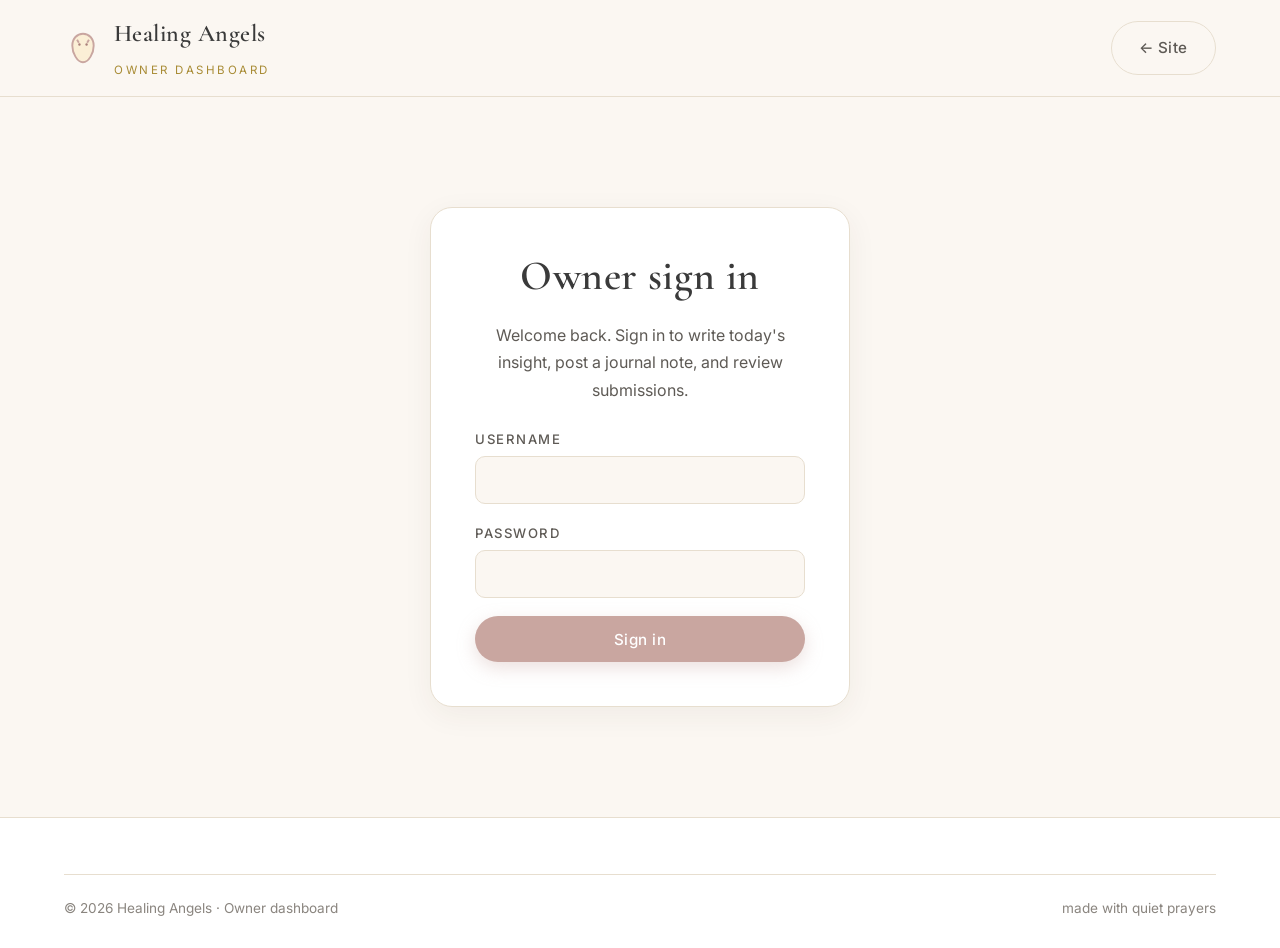
==== admin.html @ ba9361f7 "Initial commit: Healing Angels site with EN/DE/TR/FA i18n - Multi-language UI (English, German, Turk" ====
<!doctype html>
<html lang="en">
<head>
  <meta charset="utf-8">
  <meta name="viewport" content="width=device-width, initial-scale=1">
  <title>Owner · Healing Angels</title>
  <link rel="preconnect" href="https://fonts.googleapis.com">
  <link rel="preconnect" href="https://fonts.gstatic.com" crossorigin>
  <link href="https://fonts.googleapis.com/css2?family=Cormorant+Garamond:ital,wght@0,400;0,500;0,600;1,400&family=Inter:wght@400;500;600&family=Vazirmatn:wght@400;500;600&display=swap" rel="stylesheet">
  <link rel="stylesheet" href="assets/css/styles.css">
</head>
<body>

<header class="site-header">
  <div class="container">
    <a class="brand" href="index.html">
      <span class="brand-mark"><svg viewBox="0 0 32 32" xmlns="http://www.w3.org/2000/svg" width="38" height="38" aria-hidden="true"><path d="M16 4 C 11 4 7 8 7 14 c 0 6 4 14 9 14 s 9-8 9-14 c 0-6-4-10-9-10 z M 11 9 l 1.5 2.5 M 21 9 l -1.5 2.5" stroke="#C9A6A0" stroke-width="1.6" fill="#FBEFD6"/><circle cx="13" cy="13" r="1" fill="#A9807A"/><circle cx="19" cy="13" r="1" fill="#A9807A"/></svg></span>
      <span><span class="brand-name">Healing Angels</span><br><span class="brand-tag">Owner dashboard</span></span>
    </a>
    <a href="index.html" class="btn-ghost" style="margin-inline-start:auto;">← Site</a>
  </div>
</header>

<!-- LOGIN -->
<section class="admin-login" id="login-view">
  <div class="form-card">
    <h2 style="text-align:center;">Owner sign in</h2>
    <p class="muted" style="text-align:center; margin-top:0;">Welcome back. Sign in to write today's insight, post a journal note, and review submissions.</p>
    <form id="login-form" style="margin-top: 24px;">
      <div class="field"><label for="login-user">Username</label><input id="login-user" name="username" autocomplete="username" required></div>
      <div class="field"><label for="login-pass">Password</label><input id="login-pass" name="password" type="password" autocomplete="current-password" required></div>
      <div class="actions"><button type="submit" class="btn" style="width:100%;">Sign in</button></div>
      <div class="form-msg" id="login-msg"></div>
    </form>
  </div>
</section>

<!-- DASHBOARD -->
<div class="admin-shell hidden" id="dash">
  <aside class="admin-side">
    <div class="brand"><span class="brand-name">Healing Angels</span></div>
    <nav class="admin-nav" id="admin-nav">
      <a href="#insight" data-tab="insight" class="active"><svg viewBox="0 0 24 24" fill="none" stroke="currentColor" stroke-width="1.6"><circle cx="12" cy="12" r="9"/><path d="M12 7v5l3 2"/></svg> Insight</a>
      <a href="#blog" data-tab="blog"><svg viewBox="0 0 24 24" fill="none" stroke="currentColor" stroke-width="1.6"><path d="M5 4h14v16H5z"/><path d="M8 8h8M8 12h8M8 16h5"/></svg> Blog</a>
      <a href="#members" data-tab="members"><svg viewBox="0 0 24 24" fill="none" stroke="currentColor" stroke-width="1.6"><circle cx="9" cy="9" r="3"/><circle cx="17" cy="9" r="2.5"/><path d="M3 20c0-3 3-5 6-5s6 2 6 5M14 20c0-2 2-4 4-4s4 2 4 4"/></svg> Members</a>
      <a href="#listings" data-tab="listings"><svg viewBox="0 0 24 24" fill="none" stroke="currentColor" stroke-width="1.6"><path d="M4 7h16v13H4zM4 7l3-3h10l3 3"/></svg> Caycuma</a>
      <a href="#photos" data-tab="photos"><svg viewBox="0 0 24 24" fill="none" stroke="currentColor" stroke-width="1.6"><rect x="3" y="6" width="18" height="13" rx="2"/><circle cx="9" cy="12" r="2.5"/><path d="M3 16l5-3 4 4 4-3 5 4"/></svg> Photos</a>
    </nav>
    <div style="margin-top:auto; padding-top: 18px;">
      <button class="btn-ghost" id="logout-btn" style="width:100%;">Sign out</button>
    </div>
  </aside>

  <main class="admin-main">

    <!-- TAB: Insight -->
    <section class="admin-tab active" id="tab-insight">
      <h2>Insight of the Day</h2>
      <p class="muted">What visitors see on the homepage under “Insight of the Day”. Writing a new one replaces the current one immediately.</p>
      <form class="form-card" id="insight-form" style="max-width: 720px; margin-top: 20px;">
        <div class="field"><label for="i-excerpt">Phrase or excerpt from the book</label><textarea id="i-excerpt" name="excerpt" style="min-height: 110px;" placeholder="A short phrase or a line from the book that today's reflection turns on."></textarea></div>
        <div class="field"><label for="i-prayer">Short prayer / reflection</label><textarea id="i-prayer" name="prayer" style="min-height: 130px;" placeholder="A short prayer or a moment of reflection to go with today's insight."></textarea></div>
        <div class="actions"><button type="submit" class="btn">Publish today's insight</button></div>
        <div class="form-msg" id="insight-msg"></div>
      </form>
      <div style="margin-top: 32px; max-width: 720px;">
        <h3>Current insight</h3>
        <div class="insight-card" id="insight-current">
          <p class="muted">Loading the current insight…</p>
        </div>
      </div>
    </section>

    <!-- TAB: Blog -->
    <section class="admin-tab" id="tab-blog">
      <h2>Blog / Journal</h2>
      <p class="muted">Write a new journal entry. The body supports simple Markdown (headings, bold, italic, lists, links, images).</p>
      <form class="form-card" id="post-form" style="max-width: 720px; margin-top: 20px;">
        <input type="hidden" name="id" id="p-id">
        <div class="field"><label for="p-title">Title</label><input id="p-title" name="title" required></div>
        <div class="field-row">
          <div class="field"><label for="p-cover">Cover image URL (optional)</label><input id="p-cover" name="cover_url" placeholder="paste a photo URL, or upload from the Photos tab"></div>
          <div class="field"><label for="p-date">Published date</label><input id="p-date" name="published_at" type="date"></div>
        </div>
        <div class="field"><label for="p-body">Body (Markdown)</label><textarea id="p-body" name="body_md" style="min-height: 280px;" placeholder="# A quiet morning\n\nLuna curled on the windowsill..."></textarea></div>
        <div class="actions">
          <button type="submit" class="btn" id="post-save">Save post</button>
          <button type="button" class="btn-ghost" id="post-clear">Clear</button>
        </div>
        <div class="form-msg" id="post-msg"></div>
      </form>
      <h3 style="margin-top: 32px;">Existing posts</h3>
      <table class="admin-table" id="posts-table">
        <thead><tr><th>Date</th><th>Title</th><th>Actions</th></tr></thead>
        <tbody><tr><td colspan="3" class="muted">Loading…</td></tr></tbody>
      </table>
    </section>

    <!-- TAB: Members -->
    <section class="admin-tab" id="tab-members">
      <h2>Members</h2>
      <p class="muted">People who have shared their therapy story. Approve new submissions, edit, or remove.</p>
      <h3 style="margin-top: 24px;">Pending submissions</h3>
      <table class="admin-table" id="pending-table">
        <thead><tr><th>Name</th><th>Pet</th><th>Story</th><th>Submitted</th><th>Actions</th></tr></thead>
        <tbody><tr><td colspan="5" class="muted">Loading…</td></tr></tbody>
      </table>
      <h3 style="margin-top: 32px;">Approved members</h3>
      <table class="admin-table" id="members-table">
        <thead><tr><th>Name</th><th>Pet</th><th>Location</th><th>Badges</th><th>Actions</th></tr></thead>
        <tbody><tr><td colspan="5" class="muted">Loading…</td></tr></tbody>
      </table>
    </section>

    <!-- TAB: Listings (Caycuma) -->
    <section class="admin-tab" id="tab-listings">
      <h2>Friends of Caycuma</h2>
      <p class="muted">Adoption listings submitted by visitors, plus volunteer offers. Approve to publish; reject to remove.</p>
      <h3 style="margin-top: 24px;">Pending</h3>
      <table class="admin-table" id="list-pending-table">
        <thead><tr><th>Type</th><th>Title</th><th>Details</th><th>Contact</th><th>Actions</th></tr></thead>
        <tbody><tr><td colspan="5" class="muted">Loading…</td></tr></tbody>
      </table>
      <h3 style="margin-top: 32px;">Published</h3>
      <table class="admin-table" id="list-published-table">
        <thead><tr><th>Type</th><th>Title</th><th>Contact</th><th>Actions</th></tr></thead>
        <tbody><tr><td colspan="4" class="muted">Loading…</td></tr></tbody>
      </table>
    </section>

    <!-- TAB: Photos -->
    <section class="admin-tab" id="tab-photos">
      <h2>Photos</h2>
      <p class="muted">Upload a photo to R2 storage. After upload, copy the URL and paste it into a blog post cover, a member record, or a Caycuma listing.</p>
      <form class="form-card" id="photo-form" style="max-width: 560px; margin-top: 20px;">
        <div class="field"><label for="photo-file">Choose a file</label><input id="photo-file" name="file" type="file" accept="image/*" required></div>
        <div class="field"><label for="photo-alt">Description (alt text)</label><input id="photo-alt" name="alt" placeholder="a short description of the image"></div>
        <div class="actions"><button type="submit" class="btn">Upload</button></div>
        <div class="form-msg" id="photo-msg"></div>
      </form>
      <h3 style="margin-top: 32px;">Recent uploads</h3>
      <div id="photo-gallery" class="gallery" style="grid-template-columns: repeat(4, 1fr);">
        <p class="empty">Uploads will appear here.</p>
      </div>
    </section>

  </main>
</div>

<footer class="site-footer" style="margin-top: 0;">
  <div class="container">
    <div class="footer-bottom"><span>&copy; <span data-year>2026</span> Healing Angels · Owner dashboard</span><span class="faint">made with quiet prayers</span></div>
  </div>
</footer>

<script src="assets/js/app.js"></script>
<script src="assets/js/admin.js"></script>
</body>
</html>
---- assets/css/styles.css ----
/* =========================================================
   Healing Angels — main stylesheet
   Light, professional, prayerful. Cats + prayer theme.
   ========================================================= */

:root {
  --cream:        #FBF7F2;
  --cream-2:      #F4ECE0;
  --paper:        #FFFFFF;
  --rose:         #C9A6A0;
  --rose-deep:    #A9807A;
  --sage:         #8BA888;
  --sage-deep:    #6E8C6B;
  --gold:         #C8A951;
  --gold-deep:    #A88B34;
  --ink:          #3A3A3A;
  --ink-soft:     #5E5A55;
  --ink-faint:    #8A857F;
  --line:         #E7DECF;
  --shadow:       0 8px 30px rgba(60, 50, 40, 0.06);
  --shadow-lg:    0 18px 60px rgba(60, 50, 40, 0.10);
  --radius:       14px;
  --radius-lg:    22px;
  --max:          1200px;
  --serif:        "Cormorant Garamond", Georgia, "Times New Roman", serif;
  --sans:         "Inter", -apple-system, BlinkMacSystemFont, "Segoe UI", Roboto, Helvetica, Arial, sans-serif;
}

*, *::before, *::after { box-sizing: border-box; }
html { scroll-behavior: smooth; -webkit-text-size-adjust: 100%; }

body {
  margin: 0;
  font-family: var(--sans);
  font-size: 16px;
  line-height: 1.7;
  color: var(--ink);
  background: var(--cream);
  -webkit-font-smoothing: antialiased;
  text-rendering: optimizeLegibility;
}

h1, h2, h3, h4 {
  font-family: var(--serif);
  font-weight: 600;
  line-height: 1.2;
  color: var(--ink);
  margin: 0 0 .5em;
  letter-spacing: .01em;
}
h1 { font-size: clamp(2.4rem, 5vw, 3.6rem); }
h2 { font-size: clamp(1.9rem, 3.6vw, 2.6rem); }
h3 { font-size: clamp(1.3rem, 2.4vw, 1.6rem); }
p  { margin: 0 0 1em; }

a { color: var(--rose-deep); text-decoration: none; transition: color .2s; }
a:hover { color: var(--gold-deep); }

img { max-width: 100%; display: block; }

.container { max-width: var(--max); margin: 0 auto; padding: 0 24px; }

.lede {
  font-family: var(--serif);
  font-size: 1.3rem;
  font-style: italic;
  color: var(--ink-soft);
}

/* ---------- Buttons ---------- */
.btn, .btn-alt, .btn-ghost {
  display: inline-block;
  font-family: var(--sans);
  font-weight: 500;
  font-size: .95rem;
  letter-spacing: .03em;
  padding: .85em 1.8em;
  border-radius: 999px;
  border: 1px solid transparent;
  cursor: pointer;
  transition: all .2s ease;
  text-align: center;
}
.btn {
  background: var(--rose);
  color: #fff;
  box-shadow: 0 6px 18px rgba(201, 166, 160, .35);
}
.btn:hover { background: var(--rose-deep); color: #fff; transform: translateY(-1px); }
.btn-alt {
  background: var(--sage);
  color: #fff;
  box-shadow: 0 6px 18px rgba(139, 168, 136, .35);
}
.btn-alt:hover { background: var(--sage-deep); color: #fff; }
.btn-ghost {
  background: transparent;
  border-color: var(--line);
  color: var(--ink-soft);
}
.btn-ghost:hover { border-color: var(--rose); color: var(--rose-deep); }

/* ---------- Site header ---------- */
.site-header {
  position: sticky; top: 0; z-index: 50;
  background: rgba(251, 247, 242, .85);
  backdrop-filter: saturate(160%) blur(10px);
  -webkit-backdrop-filter: saturate(160%) blur(10px);
  border-bottom: 1px solid var(--line);
}
.site-header .container { display: flex; align-items: center; justify-content: space-between; gap: 18px; padding-top: 14px; padding-bottom: 14px; }
.brand { display: flex; align-items: center; gap: 12px; }
.brand-mark { width: 38px; height: 38px; flex: none; }
.brand-name { font-family: var(--serif); font-size: 1.5rem; font-weight: 600; color: var(--ink); letter-spacing: .02em; }
.brand-tag { font-size: .72rem; letter-spacing: .22em; text-transform: uppercase; color: var(--gold-deep); }

.nav { display: flex; align-items: center; gap: 6px; }
.nav a {
  color: var(--ink-soft);
  font-size: .92rem;
  font-weight: 500;
  padding: .5em .9em;
  border-radius: 999px;
  transition: background .2s, color .2s;
}
.nav a:hover { background: var(--cream-2); color: var(--ink); }
.nav a.active { color: var(--rose-deep); background: var(--paper); box-shadow: var(--shadow); }
.nav .btn { padding: .55em 1.3em; font-size: .88rem; }

.nav-toggle { display: none; background: none; border: none; cursor: pointer; padding: 8px; }
.nav-toggle span { display: block; width: 24px; height: 2px; background: var(--ink); margin: 5px 0; transition: .2s; }

/* ---------- Hero ---------- */
.hero {
  position: relative;
  padding: clamp(56px, 10vw, 110px) 0;
  overflow: hidden;
  background:
    radial-gradient(circle at 12% 18%, rgba(200,169,81,.10), transparent 45%),
    radial-gradient(circle at 88% 12%, rgba(201,166,160,.14), transparent 50%),
    linear-gradient(180deg, var(--cream) 0%, var(--cream-2) 100%);
}
.hero .container { display: grid; grid-template-columns: 1.1fr .9fr; gap: 56px; align-items: center; }
.hero-eyebrow {
  display: inline-flex; align-items: center; gap: 8px;
  font-size: .78rem; letter-spacing: .3em; text-transform: uppercase;
  color: var(--gold-deep); margin-bottom: 18px;
}
.hero-eyebrow::before, .hero-eyebrow::after { content: ""; height: 1px; width: 28px; background: var(--gold); opacity: .7; }
.hero h1 { margin-bottom: .35em; }
.hero h1 .accent { color: var(--rose-deep); font-style: italic; }
.hero p.lede { font-size: 1.3rem; max-width: 32ch; }
.hero-cta { display: flex; flex-wrap: wrap; gap: 14px; margin-top: 28px; }

.hero-visual { position: relative; }
.hero-visual .frame {
  border-radius: var(--radius-lg);
  overflow: hidden;
  background: var(--paper);
  box-shadow: var(--shadow-lg);
  aspect-ratio: 4/5;
  border: 1px solid var(--line);
}
.hero-visual .frame svg { width: 100%; height: 100%; display: block; }
.hero-badge {
  position: absolute; right: -10px; bottom: 28px;
  background: var(--paper); border: 1px solid var(--line);
  padding: 14px 18px; border-radius: var(--radius);
  box-shadow: var(--shadow-lg);
  font-family: var(--serif);
  text-align: center; line-height: 1.25;
}
.hero-badge b { display: block; font-size: 1.6rem; color: var(--rose-deep); }
.hero-badge small { font-size: .72rem; letter-spacing: .22em; text-transform: uppercase; color: var(--ink-faint); }

/* ---------- Section primitives ---------- */
section { padding: clamp(56px, 8vw, 96px) 0; }
.section-head { text-align: center; max-width: 640px; margin: 0 auto clamp(32px, 5vw, 56px); }
.section-head .eyebrow { font-size: .76rem; letter-spacing: .3em; text-transform: uppercase; color: var(--gold-deep); display: block; margin-bottom: 12px; }
.section-head h2 { margin-bottom: .35em; }
.section-head p { color: var(--ink-soft); }

.divider-angels { display: block; text-align: center; margin: 0 auto; opacity: .65; color: var(--gold); }

/* ---------- Insight of the Day ---------- */
.insight {
  background: linear-gradient(180deg, var(--cream-2) 0%, var(--cream) 100%);
}
.insight-card {
  background: var(--paper);
  border: 1px solid var(--line);
  border-radius: var(--radius-lg);
  padding: clamp(28px, 5vw, 56px);
  box-shadow: var(--shadow);
  max-width: 820px; margin: 0 auto;
  position: relative;
}
.insight-card::before {
  content: "\201C";
  font-family: var(--serif);
  font-size: 5rem;
  line-height: 1;
  color: var(--rose);
  opacity: .35;
  position: absolute; top: 10px; left: 22px;
}
.insight-excerpt {
  font-family: var(--serif);
  font-size: clamp(1.5rem, 3vw, 2rem);
  font-style: italic;
  color: var(--ink);
  text-align: center;
  line-height: 1.45;
  margin-bottom: 28px;
}
.insight-prayer { border-top: 1px dashed var(--line); padding-top: 24px; text-align: center; color: var(--ink-soft); }
.insight-prayer b { display: block; color: var(--gold-deep); font-size: .76rem; letter-spacing: .3em; text-transform: uppercase; margin-bottom: 10px; }
.insight-date { text-align: center; margin-top: 20px; font-size: .8rem; letter-spacing: .2em; text-transform: uppercase; color: var(--ink-faint); }

/* ---------- Therapy Session gallery ---------- */
.gallery { display: grid; grid-template-columns: repeat(3, 1fr); gap: 28px; }
.card {
  background: var(--paper);
  border: 1px solid var(--line);
  border-radius: var(--radius);
  overflow: hidden;
  box-shadow: var(--shadow);
  transition: transform .2s, box-shadow .2s;
  display: flex; flex-direction: column;
}
.card:hover { transform: translateY(-4px); box-shadow: var(--shadow-lg); }
.card-photo { aspect-ratio: 5/4; background: var(--cream-2); overflow: hidden; }
.card-photo img, .card-photo svg { width: 100%; height: 100%; object-fit: cover; }
.card-photo.placeholder { display: grid; place-items: center; }
.card-body { padding: 22px; flex: 1; display: flex; flex-direction: column; gap: 10px; }
.card-body h3 { margin: 0; }
.card-sub { font-size: .82rem; color: var(--ink-faint); letter-spacing: .12em; text-transform: uppercase; }
.card-text { color: var(--ink-soft); font-size: .96rem; }
.badges { display: flex; flex-wrap: wrap; gap: 6px; margin-top: 4px; }
.badge {
  font-size: .7rem; padding: .3em .8em; border-radius: 999px;
  background: var(--cream-2); color: var(--ink-soft);
  letter-spacing: .06em; text-transform: uppercase; font-weight: 500;
}
.badge.donated { background: #FBEFD6; color: var(--gold-deep); }
.badge.adopter { background: #E5EFE3; color: var(--sage-deep); }
.badge.volunteer { background: #F3E3E1; color: var(--rose-deep); }

/* ---------- Caycuma cards ---------- */
.caycuma-grid { display: grid; grid-template-columns: repeat(4, 1fr); gap: 22px; }
.caycuma-card {
  background: var(--paper); border: 1px solid var(--line); border-radius: var(--radius);
  padding: 28px 24px; text-align: left; box-shadow: var(--shadow);
  display: flex; flex-direction: column; gap: 14px;
}
.caycuma-icon { width: 46px; height: 46px; color: var(--rose-deep); }
.caycuma-card h3 { margin: 0; }
.caycuma-card p { color: var(--ink-soft); margin: 0; flex: 1; }
.caycuma-card .btn-ghost { align-self: flex-start; }

/* ---------- Blog preview ---------- */
.blog-preview { display: grid; grid-template-columns: repeat(3, 1fr); gap: 28px; }
.post-card { display: flex; flex-direction: column; }
.post-cover { aspect-ratio: 16/10; background: var(--cream-2); overflow: hidden; border-radius: var(--radius); }
.post-cover img, .post-cover svg { width: 100%; height: 100%; object-fit: cover; }
.post-card .card-body h3 { font-size: 1.25rem; }
.post-meta { font-size: .78rem; letter-spacing: .14em; text-transform: uppercase; color: var(--ink-faint); }

/* ---------- CTA banner ---------- */
.cta-banner {
  background:
    radial-gradient(circle at 20% 30%, rgba(200,169,81,.12), transparent 50%),
    radial-gradient(circle at 80% 70%, rgba(139,168,136,.14), transparent 50%),
    var(--paper);
  border: 1px solid var(--line); border-radius: var(--radius-lg);
  padding: clamp(36px, 6vw, 64px); text-align: center;
  box-shadow: var(--shadow);
}
.cta-banner h2 { margin-bottom: .5em; }
.cta-banner p { max-width: 54ch; margin: 0 auto 26px; color: var(--ink-soft); }

/* ---------- Forms ---------- */
.form-card {
  background: var(--paper); border: 1px solid var(--line); border-radius: var(--radius-lg);
  padding: clamp(28px, 5vw, 44px); box-shadow: var(--shadow);
  max-width: 640px; margin: 0 auto;
}
.field { margin-bottom: 18px; }
.field label { display: block; font-size: .82rem; letter-spacing: .12em; text-transform: uppercase; color: var(--ink-soft); margin-bottom: 6px; font-weight: 500; }
.field input, .field textarea, .field select {
  width: 100%; font-family: var(--sans); font-size: 1rem;
  padding: .8em 1em; border: 1px solid var(--line); border-radius: 10px;
  background: var(--cream); color: var(--ink); transition: border-color .2s, box-shadow .2s;
}
.field textarea { min-height: 130px; resize: vertical; }
.field input:focus, .field textarea:focus, .field select:focus {
  outline: none; border-color: var(--rose); box-shadow: 0 0 0 3px rgba(201,166,160,.18);
}
.field-row { display: grid; grid-template-columns: 1fr 1fr; gap: 16px; }
.field-row-3 { display: grid; grid-template-columns: 1fr 1fr 1fr; gap: 16px; }
.form-card .actions { display: flex; gap: 12px; margin-top: 6px; }
.form-note { font-size: .84rem; color: var(--ink-faint); margin-top: 16px; text-align: center; }
.form-msg { margin-top: 14px; padding: .8em 1em; border-radius: 10px; font-size: .92rem; display: none; }
.form-msg.ok { display: block; background: #E5EFE3; color: var(--sage-deep); border: 1px solid #C9DEC4; }
.form-msg.err { display: block; background: #F3E3E1; color: var(--rose-deep); border: 1px solid #E6CDC9; }

/* ---------- Adopt grid ---------- */
.adopt-grid { display: grid; grid-template-columns: repeat(3, 1fr); gap: 26px; }
.adopt-card { background: var(--paper); border: 1px solid var(--line); border-radius: var(--radius); overflow: hidden; box-shadow: var(--shadow); }
.adopt-photo { aspect-ratio: 4/3; background: var(--cream-2); overflow: hidden; }
.adopt-photo img, .adopt-photo svg { width: 100%; height: 100%; object-fit: cover; }
.adopt-body { padding: 20px; }
.adopt-body h3 { margin: 0 0 4px; }
.adopt-tags { display: flex; gap: 8px; margin-bottom: 10px; }
.pet-tag { font-size: .72rem; padding: .25em .7em; border-radius: 999px; background: var(--cream-2); color: var(--ink-soft); }
.pet-tag.cat { background: #F3E3E1; color: var(--rose-deep); }
.pet-tag.dog { background: #E5EFE3; color: var(--sage-deep); }

/* ---------- Footer ---------- */
.site-footer {
  background: var(--paper);
  border-top: 1px solid var(--line);
  padding: 56px 0 28px;
  margin-top: 40px;
  color: var(--ink-soft);
}
.footer-grid { display: grid; grid-template-columns: 1.4fr 1fr 1fr 1fr; gap: 40px; margin-bottom: 36px; }
.footer-grid h4 { font-family: var(--sans); font-size: .8rem; letter-spacing: .2em; text-transform: uppercase; color: var(--ink); margin-bottom: 14px; }
.footer-grid a { display: block; color: var(--ink-soft); padding: 4px 0; font-size: .94rem; }
.footer-grid a:hover { color: var(--rose-deep); }
.footer-bottom { border-top: 1px solid var(--line); padding-top: 22px; display: flex; justify-content: space-between; align-items: center; gap: 16px; font-size: .85rem; color: var(--ink-faint); }
.footer-brand { font-family: var(--serif); font-size: 1.4rem; color: var(--ink); margin-bottom: 8px; }

/* ---------- Admin ---------- */
.admin-login { min-height: 80vh; display: grid; place-items: center; padding: 40px 0; }
.admin-login .form-card { max-width: 420px; width: 100%; }
.admin-shell { display: grid; grid-template-columns: 240px 1fr; gap: 0; min-height: 100vh; }
.admin-side {
  background: var(--paper); border-right: 1px solid var(--line);
  padding: 24px 18px; display: flex; flex-direction: column; gap: 6px;
  position: sticky; top: 0; height: 100vh; overflow-y: auto;
}
.admin-side .brand { margin-bottom: 22px; }
.admin-side .brand-name { font-size: 1.2rem; }
.admin-nav a {
  display: flex; align-items: center; gap: 10px;
  padding: .6em .9em; border-radius: 10px; color: var(--ink-soft); font-size: .94rem;
}
.admin-nav a:hover { background: var(--cream-2); color: var(--ink); }
.admin-nav a.active { background: var(--rose); color: #fff; }
.admin-nav a svg { width: 18px; height: 18px; }
.admin-main { padding: 32px 40px; }
.admin-tab { display: none; }
.admin-tab.active { display: block; }
.admin-tab h2 { margin-top: 0; }
.admin-table { width: 100%; border-collapse: collapse; background: var(--paper); border-radius: var(--radius); overflow: hidden; box-shadow: var(--shadow); }
.admin-table th, .admin-table td { padding: 14px 16px; text-align: left; border-bottom: 1px solid var(--line); font-size: .92rem; }
.admin-table th { background: var(--cream-2); font-weight: 600; letter-spacing: .05em; text-transform: uppercase; font-size: .76rem; color: var(--ink-soft); }
.admin-table tr:last-child td { border-bottom: none; }
.mini-btn { font-size: .82rem; padding: .4em .9em; border-radius: 999px; border: 1px solid var(--line); background: var(--paper); color: var(--ink-soft); cursor: pointer; margin-right: 6px; }
.mini-btn.ok { background: var(--sage); color: #fff; border-color: var(--sage); }
.mini-btn.danger { background: var(--rose); color: #fff; border-color: var(--rose); }
.mini-btn:hover { opacity: .85; }
.status-pill { font-size: .72rem; padding: .3em .8em; border-radius: 999px; letter-spacing: .08em; text-transform: uppercase; font-weight: 500; }
.status-pill.pending { background: #FBEFD6; color: var(--gold-deep); }
.status-pill.approved { background: #E5EFE3; color: var(--sage-deep); }
.status-pill.rejected { background: #F3E3E1; color: var(--rose-deep); }

/* ---------- Utility ---------- */
.text-center { text-align: center; }
.muted { color: var(--ink-soft); }
.faint { color: var(--ink-faint); }
.mt-0 { margin-top: 0; }
.mb-0 { margin-bottom: 0; }
.mt-1 { margin-top: 1rem; }
.mt-2 { margin-top: 2rem; }
.hidden { display: none !important; }
.skel { background: linear-gradient(90deg, var(--cream-2) 25%, var(--paper) 37%, var(--cream-2) 63%); background-size: 400% 100%; animation: skel 1.4s ease infinite; border-radius: 10px; }
@keyframes skel { 0% { background-position: 100% 50%; } 100% { background-position: 0 50%; } }
.empty { text-align: center; color: var(--ink-faint); padding: 40px 0; font-style: italic; }
.spin { display: inline-block; width: 16px; height: 16px; border: 2px solid var(--line); border-top-color: var(--rose); border-radius: 50%; animation: spin .8s linear infinite; }
@keyframes spin { to { transform: rotate(360deg); } }

/* ---------- Blog post single ---------- */
.post-single { max-width: 760px; margin: 0 auto; }
.post-single .post-cover { aspect-ratio: 16/9; margin-bottom: 28px; }
.post-single h1 { margin-bottom: .3em; }
.post-single .post-meta { margin-bottom: 32px; }
.post-body { font-size: 1.1rem; line-height: 1.8; color: var(--ink); }
.post-body h2, .post-body h3 { margin-top: 1.6em; }
.post-body p { margin: 0 0 1.2em; }
.post-body img { border-radius: var(--radius); margin: 1.4em 0; }
.back-link { display: inline-flex; align-items: center; gap: 8px; margin-bottom: 24px; color: var(--ink-faint); font-size: .9rem; }

/* ---------- Responsive ---------- */
@media (max-width: 980px) {
  .hero .container { grid-template-columns: 1fr; gap: 36px; }
  .hero-visual { max-width: 420px; margin: 0 auto; }
  .gallery, .blog-preview, .adopt-grid { grid-template-columns: repeat(2, 1fr); }
  .caycuma-grid { grid-template-columns: repeat(2, 1fr); }
  .footer-grid { grid-template-columns: 1fr 1fr; }
}
@media (max-width: 720px) {
  .nav { display: none; position: absolute; top: 100%; left: 0; right: 0; background: var(--paper); border-bottom: 1px solid var(--line); padding: 12px; flex-direction: column; align-items: stretch; box-shadow: var(--shadow); }
  .nav.open { display: flex; }
  .nav a { padding: .8em 1em; }
  .nav-toggle { display: block; }
  .field-row, .field-row-3 { grid-template-columns: 1fr; }
  .admin-shell { grid-template-columns: 1fr; }
  .admin-side { position: static; height: auto; flex-direction: row; overflow-x: auto; border-right: none; border-bottom: 1px solid var(--line); }
  .admin-nav { display: flex; gap: 4px; }
  .admin-main { padding: 24px 20px; }
}
@media (max-width: 560px) {
  .gallery, .blog-preview, .adopt-grid, .caycuma-grid { grid-template-columns: 1fr; }
  .footer-grid { grid-template-columns: 1fr; }
  .footer-bottom { flex-direction: column; text-align: center; }
}
/* ---------- Language switcher ---------- */
.lang-switch {
  display: flex;
  align-items: center;
  gap: 4px;
  flex-shrink: 0;
  padding: 3px;
  background: var(--paper);
  border: 1px solid var(--line);
  border-radius: 999px;
  box-shadow: var(--shadow);
}
.lang-btn {
  appearance: none;
  border: none;
  background: transparent;
  cursor: pointer;
  font-family: var(--sans);
  font-size: .72rem;
  font-weight: 600;
  letter-spacing: .04em;
  color: var(--ink-faint);
  padding: .45em .7em;
  border-radius: 999px;
  transition: background .18s, color .18s, transform .15s;
  line-height: 1.2;
  display: inline-flex;
  flex-direction: column;
  align-items: center;
  gap: 1px;
  min-width: 2.6rem;
}
.lang-btn .lang-code { font-size: .7rem; letter-spacing: .08em; }
.lang-btn .lang-native {
  font-size: .58rem;
  font-weight: 500;
  letter-spacing: 0;
  opacity: .85;
  max-width: 4.2rem;
  white-space: nowrap;
  overflow: hidden;
  text-overflow: ellipsis;
}
.lang-btn:hover { color: var(--ink); background: var(--cream-2); }
.lang-btn.active {
  background: var(--rose);
  color: #fff;
  box-shadow: 0 4px 12px rgba(201, 166, 160, .35);
}
.lang-btn:focus-visible {
  outline: 2px solid var(--gold);
  outline-offset: 2px;
}

/* ---------- Site polish ---------- */
:focus-visible {
  outline: 2px solid var(--rose);
  outline-offset: 3px;
}
.skip-link {
  position: absolute;
  left: -9999px;
  top: 0;
  z-index: 100;
  background: var(--rose-deep);
  color: #fff;
  padding: .7em 1.2em;
  border-radius: 0 0 10px 0;
  font-weight: 500;
}
.skip-link:focus { left: 0; }

/* Subtle page fade-in */
body { animation: pageIn .45s ease both; }
@keyframes pageIn {
  from { opacity: 0; }
  to { opacity: 1; }
}

/* Hero accent underline */
.hero h1 .accent {
  background: linear-gradient(transparent 62%, rgba(201,166,160,.28) 62%);
  padding: 0 .05em;
}

/* Card photo soft zoom on hover */
.card-photo img { transition: transform .45s ease; }
.card:hover .card-photo img { transform: scale(1.04); }

/* Section breathing room on long pages */
.section-soft {
  background: linear-gradient(180deg, var(--cream) 0%, var(--cream-2) 100%);
}

/* ---------- RTL (Persian) ---------- */
html.lang-rtl body {
  font-family: "Vazirmatn", "Tahoma", "Segoe UI", var(--sans);
}
html.lang-rtl h1,
html.lang-rtl h2,
html.lang-rtl h3,
html.lang-rtl h4,
html.lang-rtl .brand-name,
html.lang-rtl .lede,
html.lang-rtl .insight-excerpt,
html.lang-rtl .footer-brand,
html.lang-rtl .hero-badge b {
  font-family: "Vazirmatn", "Tahoma", Georgia, serif;
  letter-spacing: 0;
}
html.lang-rtl .brand-tag,
html.lang-rtl .hero-eyebrow,
html.lang-rtl .section-head .eyebrow,
html.lang-rtl .card-sub,
html.lang-rtl .post-meta,
html.lang-rtl .field label,
html.lang-rtl .badge {
  letter-spacing: .06em;
}
html.lang-rtl .insight-card::before {
  left: auto;
  right: 22px;
}
html.lang-rtl .hero-badge {
  right: auto;
  left: -10px;
}
html.lang-rtl .caycuma-card,
html.lang-rtl .form-card,
html.lang-rtl .field label {
  text-align: right;
}
html.lang-rtl .caycuma-card .btn-ghost { align-self: flex-end; }
html.lang-rtl .back-link { flex-direction: row-reverse; }

/* Header layout with lang switcher */
.site-header .container {
  flex-wrap: wrap;
  row-gap: 10px;
}
.site-header .header-actions {
  display: flex;
  align-items: center;
  gap: 12px;
  margin-inline-start: auto;
}

@media (max-width: 980px) {
  .lang-btn .lang-native { display: none; }
  .lang-btn { min-width: 2.2rem; padding: .5em .55em; }
}
@media (max-width: 720px) {
  .lang-switch {
    order: 3;
    width: 100%;
    justify-content: center;
    margin-top: 4px;
  }
  .site-header .container { justify-content: space-between; }
  .nav-toggle { order: 2; }
  .nav { order: 4; }
  .nav.open { display: flex; }
  html.lang-rtl .nav { text-align: right; }
}

/* Donate two-col on club */
.donate-grid {
  display: grid;
  grid-template-columns: 1fr 1fr;
  gap: 48px;
  align-items: center;
}
@media (max-width: 720px) {
  .donate-grid { grid-template-columns: 1fr; gap: 28px; }
}
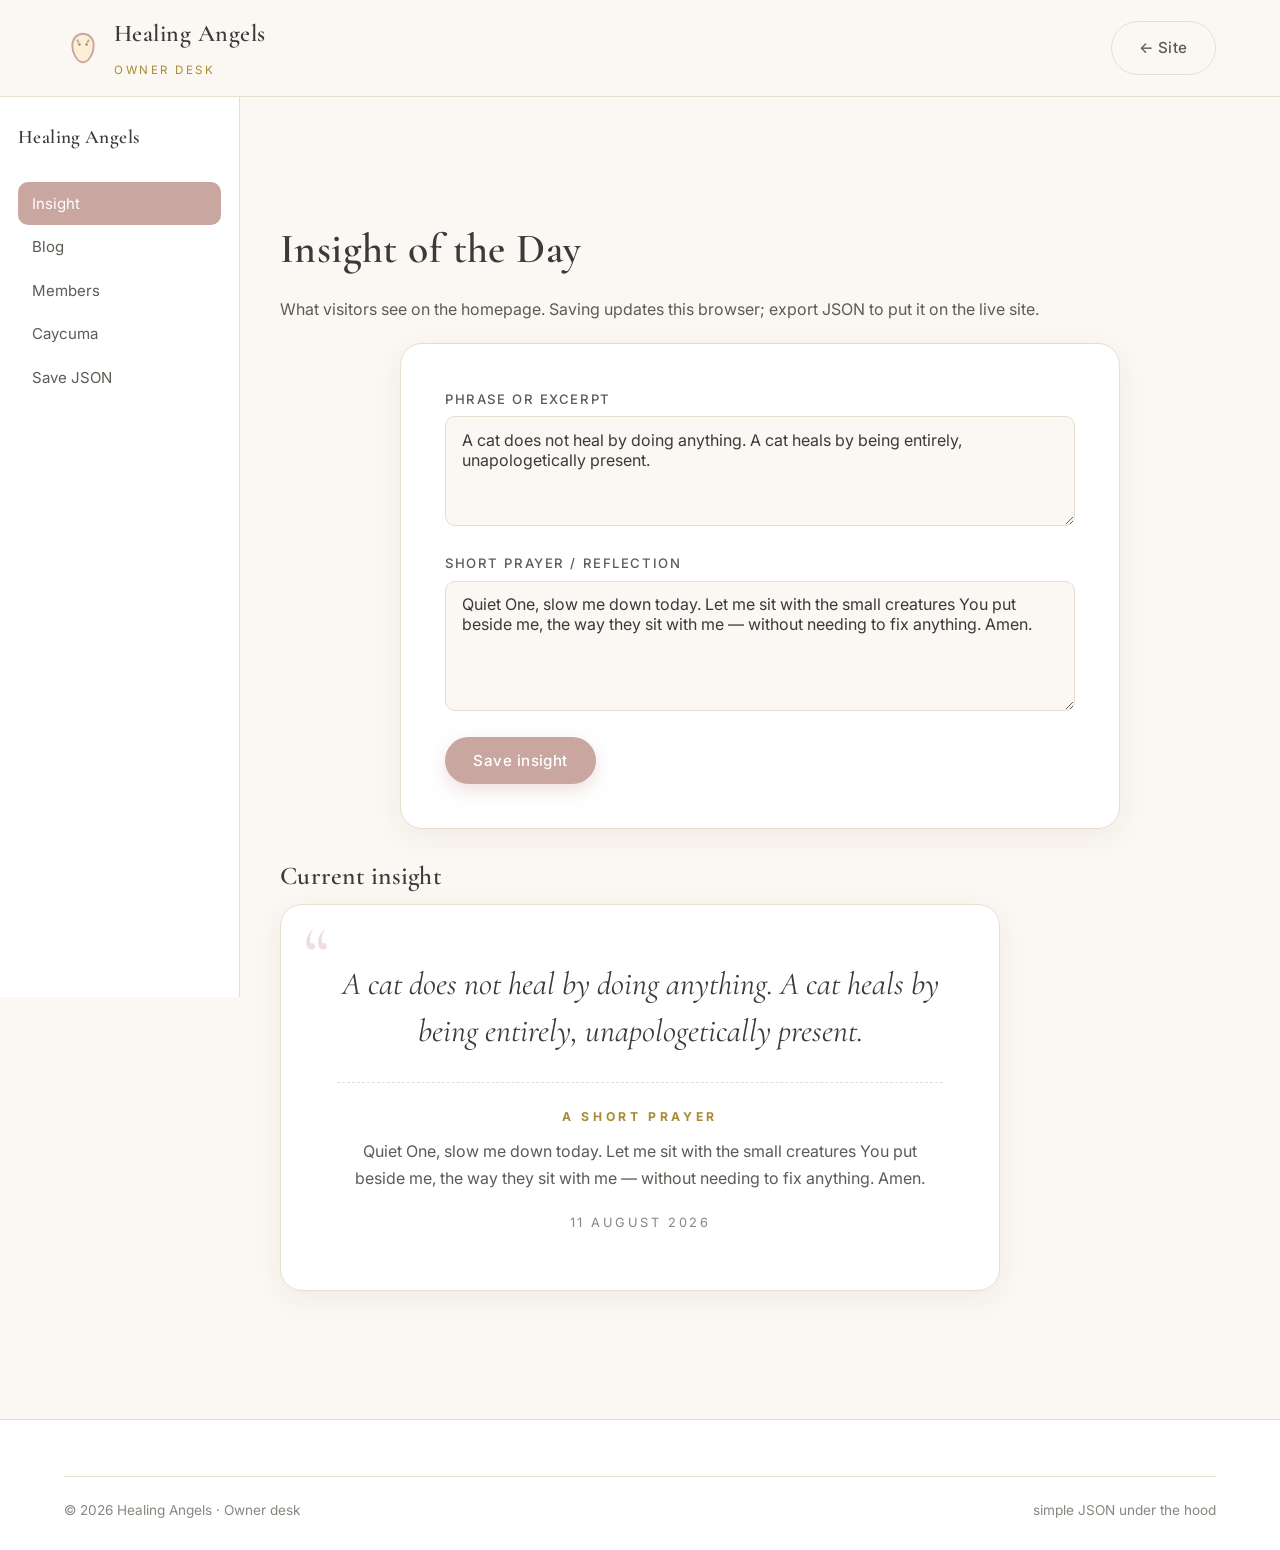
==== commit 8db6345b: "Simplify to static JSON site — no database or worker Drop Cloudflare Worker, D1, R2, and auth. Conte" ====
--- a/admin.html
+++ b/admin.html
@@ -6,7 +6,7 @@
   <title>Owner · Healing Angels</title>
   <link rel="preconnect" href="https://fonts.googleapis.com">
   <link rel="preconnect" href="https://fonts.gstatic.com" crossorigin>
-  <link href="https://fonts.googleapis.com/css2?family=Cormorant+Garamond:ital,wght@0,400;0,500;0,600;1,400&family=Inter:wght@400;500;600&family=Vazirmatn:wght@400;500;600&display=swap" rel="stylesheet">
+  <link href="https://fonts.googleapis.com/css2?family=Cormorant+Garamond:ital,wght@0,400;0,500;0,600;1,400&family=Inter:wght@400;500;600&display=swap" rel="stylesheet">
   <link rel="stylesheet" href="assets/css/styles.css">
 </head>
 <body>
@@ -15,74 +15,54 @@
   <div class="container">
     <a class="brand" href="index.html">
       <span class="brand-mark"><svg viewBox="0 0 32 32" xmlns="http://www.w3.org/2000/svg" width="38" height="38" aria-hidden="true"><path d="M16 4 C 11 4 7 8 7 14 c 0 6 4 14 9 14 s 9-8 9-14 c 0-6-4-10-9-10 z M 11 9 l 1.5 2.5 M 21 9 l -1.5 2.5" stroke="#C9A6A0" stroke-width="1.6" fill="#FBEFD6"/><circle cx="13" cy="13" r="1" fill="#A9807A"/><circle cx="19" cy="13" r="1" fill="#A9807A"/></svg></span>
-      <span><span class="brand-name">Healing Angels</span><br><span class="brand-tag">Owner dashboard</span></span>
+      <span><span class="brand-name">Healing Angels</span><br><span class="brand-tag">Owner desk</span></span>
     </a>
     <a href="index.html" class="btn-ghost" style="margin-inline-start:auto;">← Site</a>
   </div>
 </header>
 
-<!-- LOGIN -->
-<section class="admin-login" id="login-view">
-  <div class="form-card">
-    <h2 style="text-align:center;">Owner sign in</h2>
-    <p class="muted" style="text-align:center; margin-top:0;">Welcome back. Sign in to write today's insight, post a journal note, and review submissions.</p>
-    <form id="login-form" style="margin-top: 24px;">
-      <div class="field"><label for="login-user">Username</label><input id="login-user" name="username" autocomplete="username" required></div>
-      <div class="field"><label for="login-pass">Password</label><input id="login-pass" name="password" type="password" autocomplete="current-password" required></div>
-      <div class="actions"><button type="submit" class="btn" style="width:100%;">Sign in</button></div>
-      <div class="form-msg" id="login-msg"></div>
-    </form>
-  </div>
-</section>
-
-<!-- DASHBOARD -->
-<div class="admin-shell hidden" id="dash">
+<div class="admin-shell" id="dash">
   <aside class="admin-side">
     <div class="brand"><span class="brand-name">Healing Angels</span></div>
     <nav class="admin-nav" id="admin-nav">
-      <a href="#insight" data-tab="insight" class="active"><svg viewBox="0 0 24 24" fill="none" stroke="currentColor" stroke-width="1.6"><circle cx="12" cy="12" r="9"/><path d="M12 7v5l3 2"/></svg> Insight</a>
-      <a href="#blog" data-tab="blog"><svg viewBox="0 0 24 24" fill="none" stroke="currentColor" stroke-width="1.6"><path d="M5 4h14v16H5z"/><path d="M8 8h8M8 12h8M8 16h5"/></svg> Blog</a>
-      <a href="#members" data-tab="members"><svg viewBox="0 0 24 24" fill="none" stroke="currentColor" stroke-width="1.6"><circle cx="9" cy="9" r="3"/><circle cx="17" cy="9" r="2.5"/><path d="M3 20c0-3 3-5 6-5s6 2 6 5M14 20c0-2 2-4 4-4s4 2 4 4"/></svg> Members</a>
-      <a href="#listings" data-tab="listings"><svg viewBox="0 0 24 24" fill="none" stroke="currentColor" stroke-width="1.6"><path d="M4 7h16v13H4zM4 7l3-3h10l3 3"/></svg> Caycuma</a>
-      <a href="#photos" data-tab="photos"><svg viewBox="0 0 24 24" fill="none" stroke="currentColor" stroke-width="1.6"><rect x="3" y="6" width="18" height="13" rx="2"/><circle cx="9" cy="12" r="2.5"/><path d="M3 16l5-3 4 4 4-3 5 4"/></svg> Photos</a>
+      <a href="#insight" data-tab="insight" class="active">Insight</a>
+      <a href="#blog" data-tab="blog">Blog</a>
+      <a href="#members" data-tab="members">Members</a>
+      <a href="#listings" data-tab="listings">Caycuma</a>
+      <a href="#export" data-tab="export">Save JSON</a>
     </nav>
-    <div style="margin-top:auto; padding-top: 18px;">
-      <button class="btn-ghost" id="logout-btn" style="width:100%;">Sign out</button>
-    </div>
   </aside>
 
   <main class="admin-main">
 
-    <!-- TAB: Insight -->
     <section class="admin-tab active" id="tab-insight">
       <h2>Insight of the Day</h2>
-      <p class="muted">What visitors see on the homepage under “Insight of the Day”. Writing a new one replaces the current one immediately.</p>
+      <p class="muted">What visitors see on the homepage. Saving updates this browser; export JSON to put it on the live site.</p>
       <form class="form-card" id="insight-form" style="max-width: 720px; margin-top: 20px;">
-        <div class="field"><label for="i-excerpt">Phrase or excerpt from the book</label><textarea id="i-excerpt" name="excerpt" style="min-height: 110px;" placeholder="A short phrase or a line from the book that today's reflection turns on."></textarea></div>
-        <div class="field"><label for="i-prayer">Short prayer / reflection</label><textarea id="i-prayer" name="prayer" style="min-height: 130px;" placeholder="A short prayer or a moment of reflection to go with today's insight."></textarea></div>
-        <div class="actions"><button type="submit" class="btn">Publish today's insight</button></div>
+        <div class="field"><label for="i-excerpt">Phrase or excerpt</label><textarea id="i-excerpt" name="excerpt" style="min-height: 110px;" placeholder="A short phrase from the book."></textarea></div>
+        <div class="field"><label for="i-prayer">Short prayer / reflection</label><textarea id="i-prayer" name="prayer" style="min-height: 130px;" placeholder="A short prayer to go with today's insight."></textarea></div>
+        <div class="actions"><button type="submit" class="btn">Save insight</button></div>
         <div class="form-msg" id="insight-msg"></div>
       </form>
       <div style="margin-top: 32px; max-width: 720px;">
         <h3>Current insight</h3>
         <div class="insight-card" id="insight-current">
-          <p class="muted">Loading the current insight…</p>
+          <p class="muted">Loading…</p>
         </div>
       </div>
     </section>
 
-    <!-- TAB: Blog -->
     <section class="admin-tab" id="tab-blog">
       <h2>Blog / Journal</h2>
-      <p class="muted">Write a new journal entry. The body supports simple Markdown (headings, bold, italic, lists, links, images).</p>
+      <p class="muted">Write a journal entry. Body supports simple Markdown (headings, bold, lists, links).</p>
       <form class="form-card" id="post-form" style="max-width: 720px; margin-top: 20px;">
         <input type="hidden" name="id" id="p-id">
         <div class="field"><label for="p-title">Title</label><input id="p-title" name="title" required></div>
         <div class="field-row">
-          <div class="field"><label for="p-cover">Cover image URL (optional)</label><input id="p-cover" name="cover_url" placeholder="paste a photo URL, or upload from the Photos tab"></div>
+          <div class="field"><label for="p-cover">Cover image URL (optional)</label><input id="p-cover" name="cover_url" placeholder="https://…"></div>
           <div class="field"><label for="p-date">Published date</label><input id="p-date" name="published_at" type="date"></div>
         </div>
-        <div class="field"><label for="p-body">Body (Markdown)</label><textarea id="p-body" name="body_md" style="min-height: 280px;" placeholder="# A quiet morning\n\nLuna curled on the windowsill..."></textarea></div>
+        <div class="field"><label for="p-body">Body (Markdown)</label><textarea id="p-body" name="body_md" style="min-height: 280px;" placeholder="# A quiet morning&#10;&#10;Luna curled on the windowsill..."></textarea></div>
         <div class="actions">
           <button type="submit" class="btn" id="post-save">Save post</button>
           <button type="button" class="btn-ghost" id="post-clear">Clear</button>
@@ -96,10 +76,9 @@
       </table>
     </section>
 
-    <!-- TAB: Members -->
     <section class="admin-tab" id="tab-members">
       <h2>Members</h2>
-      <p class="muted">People who have shared their therapy story. Approve new submissions, edit, or remove.</p>
+      <p class="muted">Stories only. <strong>Email and phone are never shown here</strong> — open <code>data/members.json</code> (or the exported file) when you need to contact someone.</p>
       <h3 style="margin-top: 24px;">Pending submissions</h3>
       <table class="admin-table" id="pending-table">
         <thead><tr><th>Name</th><th>Pet</th><th>Story</th><th>Submitted</th><th>Actions</th></tr></thead>
@@ -112,35 +91,38 @@
       </table>
     </section>
 
-    <!-- TAB: Listings (Caycuma) -->
     <section class="admin-tab" id="tab-listings">
       <h2>Friends of Caycuma</h2>
-      <p class="muted">Adoption listings submitted by visitors, plus volunteer offers. Approve to publish; reject to remove.</p>
+      <p class="muted">Adoption listings and volunteer offers. Contact details stay in the JSON only — not in this table.</p>
       <h3 style="margin-top: 24px;">Pending</h3>
       <table class="admin-table" id="list-pending-table">
-        <thead><tr><th>Type</th><th>Title</th><th>Details</th><th>Contact</th><th>Actions</th></tr></thead>
-        <tbody><tr><td colspan="5" class="muted">Loading…</td></tr></tbody>
+        <thead><tr><th>Type</th><th>Title</th><th>Details</th><th>Actions</th></tr></thead>
+        <tbody><tr><td colspan="4" class="muted">Loading…</td></tr></tbody>
       </table>
       <h3 style="margin-top: 32px;">Published</h3>
       <table class="admin-table" id="list-published-table">
-        <thead><tr><th>Type</th><th>Title</th><th>Contact</th><th>Actions</th></tr></thead>
+        <thead><tr><th>Type</th><th>Title</th><th>Species</th><th>Actions</th></tr></thead>
         <tbody><tr><td colspan="4" class="muted">Loading…</td></tr></tbody>
       </table>
     </section>
 
-    <!-- TAB: Photos -->
-    <section class="admin-tab" id="tab-photos">
-      <h2>Photos</h2>
-      <p class="muted">Upload a photo to R2 storage. After upload, copy the URL and paste it into a blog post cover, a member record, or a Caycuma listing.</p>
-      <form class="form-card" id="photo-form" style="max-width: 560px; margin-top: 20px;">
-        <div class="field"><label for="photo-file">Choose a file</label><input id="photo-file" name="file" type="file" accept="image/*" required></div>
-        <div class="field"><label for="photo-alt">Description (alt text)</label><input id="photo-alt" name="alt" placeholder="a short description of the image"></div>
-        <div class="actions"><button type="submit" class="btn">Upload</button></div>
-        <div class="form-msg" id="photo-msg"></div>
-      </form>
-      <h3 style="margin-top: 32px;">Recent uploads</h3>
-      <div id="photo-gallery" class="gallery" style="grid-template-columns: repeat(4, 1fr);">
-        <p class="empty">Uploads will appear here.</p>
+    <section class="admin-tab" id="tab-export">
+      <h2>Save to JSON</h2>
+      <p class="muted">This site is plain HTML + JSON. Edits live in this browser until you download the files and put them in the <code>data/</code> folder (then upload or push to GitHub).</p>
+      <div class="form-card" style="max-width: 640px; margin-top: 20px;">
+        <p style="margin-top:0;">Downloads four files (email &amp; phone are inside <code>members.json</code> and <code>listings.json</code> only):</p>
+        <ul style="color: var(--ink-soft); line-height: 1.9;">
+          <li><code>insight.json</code></li>
+          <li><code>members.json</code></li>
+          <li><code>blog.json</code></li>
+          <li><code>listings.json</code></li>
+        </ul>
+        <div class="actions" style="margin-top: 20px;">
+          <button type="button" class="btn" id="export-json">Download all JSON</button>
+          <button type="button" class="btn-ghost" id="reset-local">Reset to site files</button>
+        </div>
+        <div class="form-msg" id="export-msg"></div>
+        <p class="form-note">Tip: after download, replace the files in <code>data/</code> and redeploy. Visitors always load those files.</p>
       </div>
     </section>
 
@@ -149,11 +131,11 @@
 
 <footer class="site-footer" style="margin-top: 0;">
   <div class="container">
-    <div class="footer-bottom"><span>&copy; <span data-year>2026</span> Healing Angels · Owner dashboard</span><span class="faint">made with quiet prayers</span></div>
+    <div class="footer-bottom"><span>&copy; <span data-year>2026</span> Healing Angels · Owner desk</span><span class="faint">simple JSON under the hood</span></div>
   </div>
 </footer>
 
 <script src="assets/js/app.js"></script>
 <script src="assets/js/admin.js"></script>
 </body>
-</html>+</html>
--- a/assets/css/styles.css
+++ b/assets/css/styles.css
@@ -416,60 +416,6 @@
   .footer-grid { grid-template-columns: 1fr; }
   .footer-bottom { flex-direction: column; text-align: center; }
 }
-/* ---------- Language switcher ---------- */
-.lang-switch {
-  display: flex;
-  align-items: center;
-  gap: 4px;
-  flex-shrink: 0;
-  padding: 3px;
-  background: var(--paper);
-  border: 1px solid var(--line);
-  border-radius: 999px;
-  box-shadow: var(--shadow);
-}
-.lang-btn {
-  appearance: none;
-  border: none;
-  background: transparent;
-  cursor: pointer;
-  font-family: var(--sans);
-  font-size: .72rem;
-  font-weight: 600;
-  letter-spacing: .04em;
-  color: var(--ink-faint);
-  padding: .45em .7em;
-  border-radius: 999px;
-  transition: background .18s, color .18s, transform .15s;
-  line-height: 1.2;
-  display: inline-flex;
-  flex-direction: column;
-  align-items: center;
-  gap: 1px;
-  min-width: 2.6rem;
-}
-.lang-btn .lang-code { font-size: .7rem; letter-spacing: .08em; }
-.lang-btn .lang-native {
-  font-size: .58rem;
-  font-weight: 500;
-  letter-spacing: 0;
-  opacity: .85;
-  max-width: 4.2rem;
-  white-space: nowrap;
-  overflow: hidden;
-  text-overflow: ellipsis;
-}
-.lang-btn:hover { color: var(--ink); background: var(--cream-2); }
-.lang-btn.active {
-  background: var(--rose);
-  color: #fff;
-  box-shadow: 0 4px 12px rgba(201, 166, 160, .35);
-}
-.lang-btn:focus-visible {
-  outline: 2px solid var(--gold);
-  outline-offset: 2px;
-}
-
 /* ---------- Site polish ---------- */
 :focus-visible {
   outline: 2px solid var(--rose);
@@ -510,77 +456,6 @@
   background: linear-gradient(180deg, var(--cream) 0%, var(--cream-2) 100%);
 }
 
-/* ---------- RTL (Persian) ---------- */
-html.lang-rtl body {
-  font-family: "Vazirmatn", "Tahoma", "Segoe UI", var(--sans);
-}
-html.lang-rtl h1,
-html.lang-rtl h2,
-html.lang-rtl h3,
-html.lang-rtl h4,
-html.lang-rtl .brand-name,
-html.lang-rtl .lede,
-html.lang-rtl .insight-excerpt,
-html.lang-rtl .footer-brand,
-html.lang-rtl .hero-badge b {
-  font-family: "Vazirmatn", "Tahoma", Georgia, serif;
-  letter-spacing: 0;
-}
-html.lang-rtl .brand-tag,
-html.lang-rtl .hero-eyebrow,
-html.lang-rtl .section-head .eyebrow,
-html.lang-rtl .card-sub,
-html.lang-rtl .post-meta,
-html.lang-rtl .field label,
-html.lang-rtl .badge {
-  letter-spacing: .06em;
-}
-html.lang-rtl .insight-card::before {
-  left: auto;
-  right: 22px;
-}
-html.lang-rtl .hero-badge {
-  right: auto;
-  left: -10px;
-}
-html.lang-rtl .caycuma-card,
-html.lang-rtl .form-card,
-html.lang-rtl .field label {
-  text-align: right;
-}
-html.lang-rtl .caycuma-card .btn-ghost { align-self: flex-end; }
-html.lang-rtl .back-link { flex-direction: row-reverse; }
-
-/* Header layout with lang switcher */
-.site-header .container {
-  flex-wrap: wrap;
-  row-gap: 10px;
-}
-.site-header .header-actions {
-  display: flex;
-  align-items: center;
-  gap: 12px;
-  margin-inline-start: auto;
-}
-
-@media (max-width: 980px) {
-  .lang-btn .lang-native { display: none; }
-  .lang-btn { min-width: 2.2rem; padding: .5em .55em; }
-}
-@media (max-width: 720px) {
-  .lang-switch {
-    order: 3;
-    width: 100%;
-    justify-content: center;
-    margin-top: 4px;
-  }
-  .site-header .container { justify-content: space-between; }
-  .nav-toggle { order: 2; }
-  .nav { order: 4; }
-  .nav.open { display: flex; }
-  html.lang-rtl .nav { text-align: right; }
-}
-
 /* Donate two-col on club */
 .donate-grid {
   display: grid;
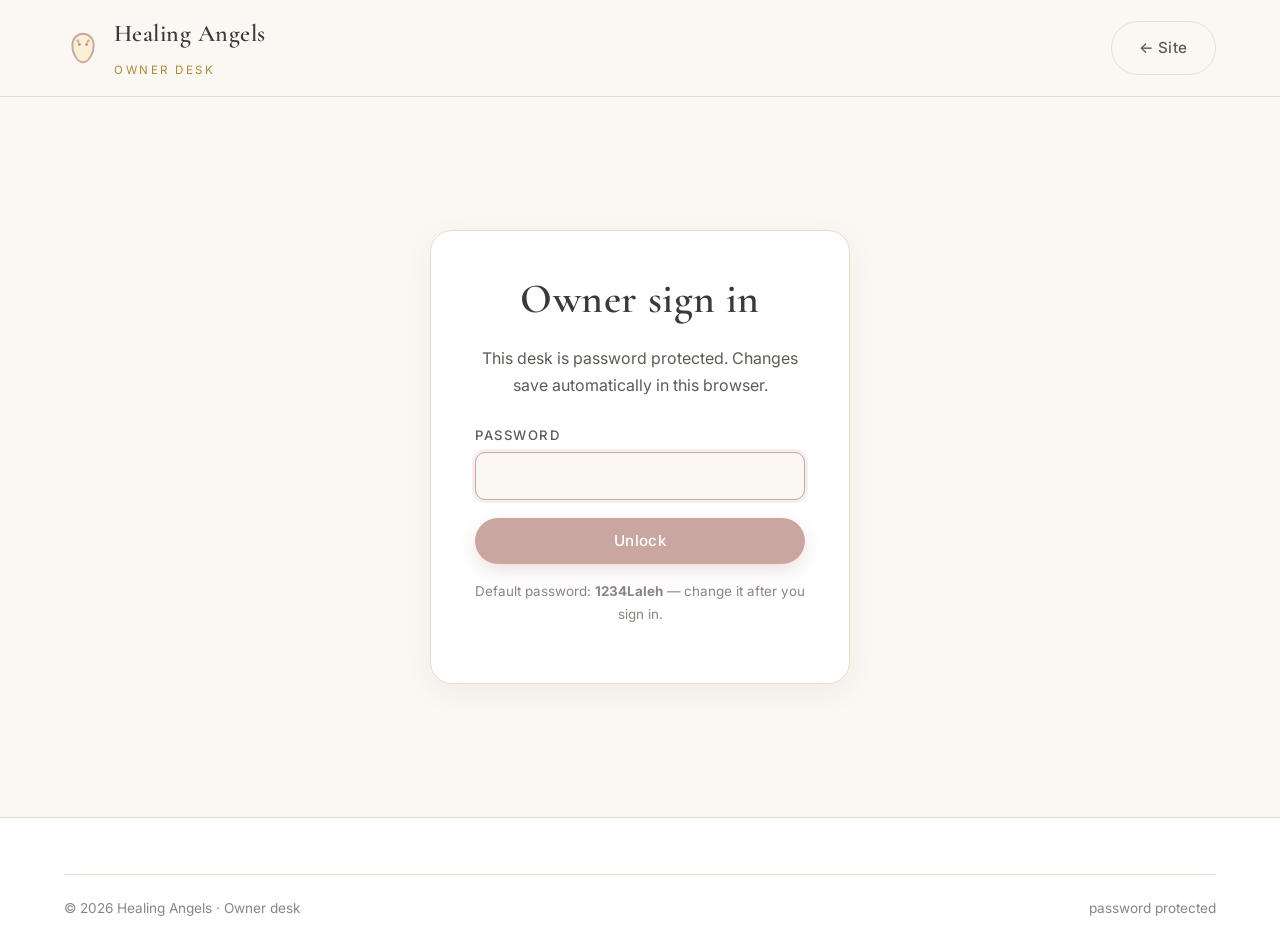
==== commit af1dbb70: "Password-lock owner desk; secret contact vault; auto-save Default password 1234Laleh with change-pas" ====
--- a/admin.html
+++ b/admin.html
@@ -21,7 +21,25 @@
   </div>
 </header>
 
-<div class="admin-shell" id="dash">
+<!-- LOGIN (password lock) -->
+<section class="admin-login" id="login-view">
+  <div class="form-card">
+    <h2 style="text-align:center;">Owner sign in</h2>
+    <p class="muted" style="text-align:center; margin-top:0;">This desk is password protected. Changes save automatically in this browser.</p>
+    <form id="login-form" style="margin-top: 24px;" autocomplete="on">
+      <div class="field">
+        <label for="login-pass">Password</label>
+        <input id="login-pass" name="password" type="password" autocomplete="current-password" required autofocus>
+      </div>
+      <div class="actions"><button type="submit" class="btn" style="width:100%;">Unlock</button></div>
+      <div class="form-msg" id="login-msg"></div>
+      <p class="form-note" id="login-hint">Default password: <strong>1234Laleh</strong> — change it after you sign in.</p>
+    </form>
+  </div>
+</section>
+
+<!-- DASHBOARD (hidden until login) -->
+<div class="admin-shell hidden" id="dash">
   <aside class="admin-side">
     <div class="brand"><span class="brand-name">Healing Angels</span></div>
     <nav class="admin-nav" id="admin-nav">
@@ -29,15 +47,19 @@
       <a href="#blog" data-tab="blog">Blog</a>
       <a href="#members" data-tab="members">Members</a>
       <a href="#listings" data-tab="listings">Caycuma</a>
-      <a href="#export" data-tab="export">Save JSON</a>
+      <a href="#password" data-tab="password">Password</a>
+      <a href="#backup" data-tab="backup">Backup</a>
     </nav>
+    <div style="margin-top:auto; padding-top: 18px;">
+      <button class="btn-ghost" id="logout-btn" style="width:100%;">Lock desk</button>
+    </div>
   </aside>
 
   <main class="admin-main">
 
     <section class="admin-tab active" id="tab-insight">
       <h2>Insight of the Day</h2>
-      <p class="muted">What visitors see on the homepage. Saving updates this browser; export JSON to put it on the live site.</p>
+      <p class="muted">Saves automatically when you press Save. Visitors see this on the homepage.</p>
       <form class="form-card" id="insight-form" style="max-width: 720px; margin-top: 20px;">
         <div class="field"><label for="i-excerpt">Phrase or excerpt</label><textarea id="i-excerpt" name="excerpt" style="min-height: 110px;" placeholder="A short phrase from the book."></textarea></div>
         <div class="field"><label for="i-prayer">Short prayer / reflection</label><textarea id="i-prayer" name="prayer" style="min-height: 130px;" placeholder="A short prayer to go with today's insight."></textarea></div>
@@ -54,7 +76,7 @@
 
     <section class="admin-tab" id="tab-blog">
       <h2>Blog / Journal</h2>
-      <p class="muted">Write a journal entry. Body supports simple Markdown (headings, bold, lists, links).</p>
+      <p class="muted">Write a journal entry. Saves automatically to this browser.</p>
       <form class="form-card" id="post-form" style="max-width: 720px; margin-top: 20px;">
         <input type="hidden" name="id" id="p-id">
         <div class="field"><label for="p-title">Title</label><input id="p-title" name="title" required></div>
@@ -78,7 +100,7 @@
 
     <section class="admin-tab" id="tab-members">
       <h2>Members</h2>
-      <p class="muted">Stories only. <strong>Email and phone are never shown here</strong> — open <code>data/members.json</code> (or the exported file) when you need to contact someone.</p>
+      <p class="muted">Stories only. <strong>Email and phone are secret</strong> — never shown here. They are kept in a locked private vault and only appear in a password-protected backup download.</p>
       <h3 style="margin-top: 24px;">Pending submissions</h3>
       <table class="admin-table" id="pending-table">
         <thead><tr><th>Name</th><th>Pet</th><th>Story</th><th>Submitted</th><th>Actions</th></tr></thead>
@@ -93,7 +115,7 @@
 
     <section class="admin-tab" id="tab-listings">
       <h2>Friends of Caycuma</h2>
-      <p class="muted">Adoption listings and volunteer offers. Contact details stay in the JSON only — not in this table.</p>
+      <p class="muted">Contact details stay in the secret vault — not in these tables.</p>
       <h3 style="margin-top: 24px;">Pending</h3>
       <table class="admin-table" id="list-pending-table">
         <thead><tr><th>Type</th><th>Title</th><th>Details</th><th>Actions</th></tr></thead>
@@ -106,23 +128,45 @@
       </table>
     </section>
 
-    <section class="admin-tab" id="tab-export">
-      <h2>Save to JSON</h2>
-      <p class="muted">This site is plain HTML + JSON. Edits live in this browser until you download the files and put them in the <code>data/</code> folder (then upload or push to GitHub).</p>
+    <section class="admin-tab" id="tab-password">
+      <h2>Change password</h2>
+      <p class="muted">Choose a password only you know. You will need it every time you open the owner desk in a new browser tab.</p>
+      <form class="form-card" id="password-form" style="max-width: 480px; margin-top: 20px;" autocomplete="off">
+        <div class="field">
+          <label for="pw-current">Current password</label>
+          <input id="pw-current" name="current" type="password" required autocomplete="current-password">
+        </div>
+        <div class="field">
+          <label for="pw-new">New password</label>
+          <input id="pw-new" name="new" type="password" required minlength="4" autocomplete="new-password">
+        </div>
+        <div class="field">
+          <label for="pw-confirm">Confirm new password</label>
+          <input id="pw-confirm" name="confirm" type="password" required minlength="4" autocomplete="new-password">
+        </div>
+        <div class="actions"><button type="submit" class="btn">Update password</button></div>
+        <div class="form-msg" id="password-msg"></div>
+        <p class="form-note">Tip: write your new password somewhere safe. If you forget it, clear this site’s browser data for this domain (that also clears stored stories until you restore a backup).</p>
+      </form>
+    </section>
+
+    <section class="admin-tab" id="tab-backup">
+      <h2>Secret backup</h2>
+      <p class="muted">Everything saves automatically while you work. Use this only when you want a private file copy (includes email &amp; phone). Keep the files offline — do not publish them on the open website.</p>
       <div class="form-card" style="max-width: 640px; margin-top: 20px;">
-        <p style="margin-top:0;">Downloads four files (email &amp; phone are inside <code>members.json</code> and <code>listings.json</code> only):</p>
+        <p style="margin-top:0;">Downloads (locked to signed-in owner):</p>
         <ul style="color: var(--ink-soft); line-height: 1.9;">
-          <li><code>insight.json</code></li>
-          <li><code>members.json</code></li>
-          <li><code>blog.json</code></li>
-          <li><code>listings.json</code></li>
+          <li><code>insight.json</code> — public insight</li>
+          <li><code>blog.json</code> — journal posts</li>
+          <li><code>members.json</code> — stories <strong>+ secret email/phone</strong></li>
+          <li><code>listings.json</code> — Caycuma <strong>+ secret email/phone</strong></li>
+          <li><code>private-contacts.json</code> — contacts vault only</li>
         </ul>
         <div class="actions" style="margin-top: 20px;">
-          <button type="button" class="btn" id="export-json">Download all JSON</button>
-          <button type="button" class="btn-ghost" id="reset-local">Reset to site files</button>
+          <button type="button" class="btn" id="export-json">Download secret backup</button>
+          <button type="button" class="btn-ghost" id="reset-local">Reset content to site files</button>
         </div>
         <div class="form-msg" id="export-msg"></div>
-        <p class="form-note">Tip: after download, replace the files in <code>data/</code> and redeploy. Visitors always load those files.</p>
       </div>
     </section>
 
@@ -131,7 +175,7 @@
 
 <footer class="site-footer" style="margin-top: 0;">
   <div class="container">
-    <div class="footer-bottom"><span>&copy; <span data-year>2026</span> Healing Angels · Owner desk</span><span class="faint">simple JSON under the hood</span></div>
+    <div class="footer-bottom"><span>&copy; <span data-year>2026</span> Healing Angels · Owner desk</span><span class="faint">password protected</span></div>
   </div>
 </footer>
 
--- a/assets/css/styles.css
+++ b/assets/css/styles.css
@@ -434,11 +434,17 @@
 }
 .skip-link:focus { left: 0; }
 
-/* Subtle page fade-in */
-body { animation: pageIn .45s ease both; }
+/* Subtle page fade-in (never leave the page stuck invisible) */
+body {
+  opacity: 1;
+  animation: pageIn .45s ease;
+}
 @keyframes pageIn {
   from { opacity: 0; }
   to { opacity: 1; }
+}
+@media (prefers-reduced-motion: reduce) {
+  body { animation: none; opacity: 1; }
 }
 
 /* Hero accent underline */
